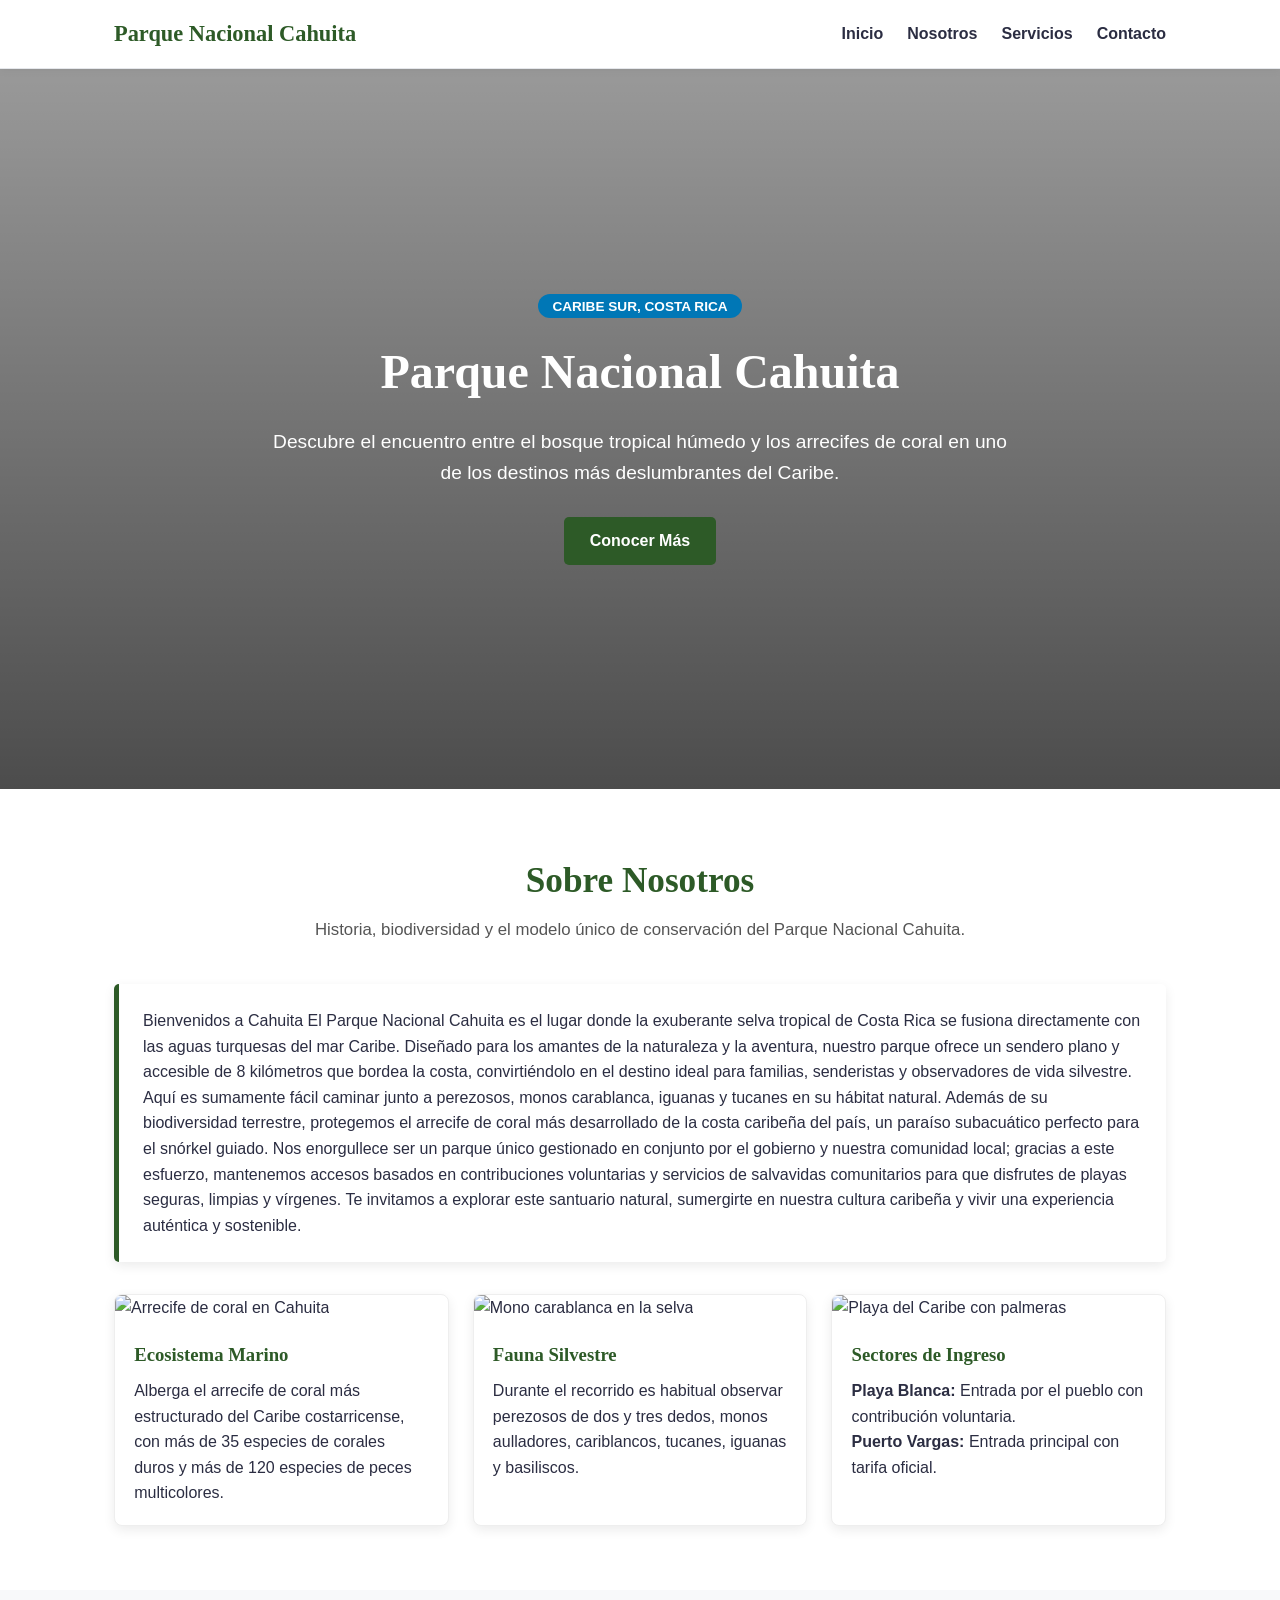
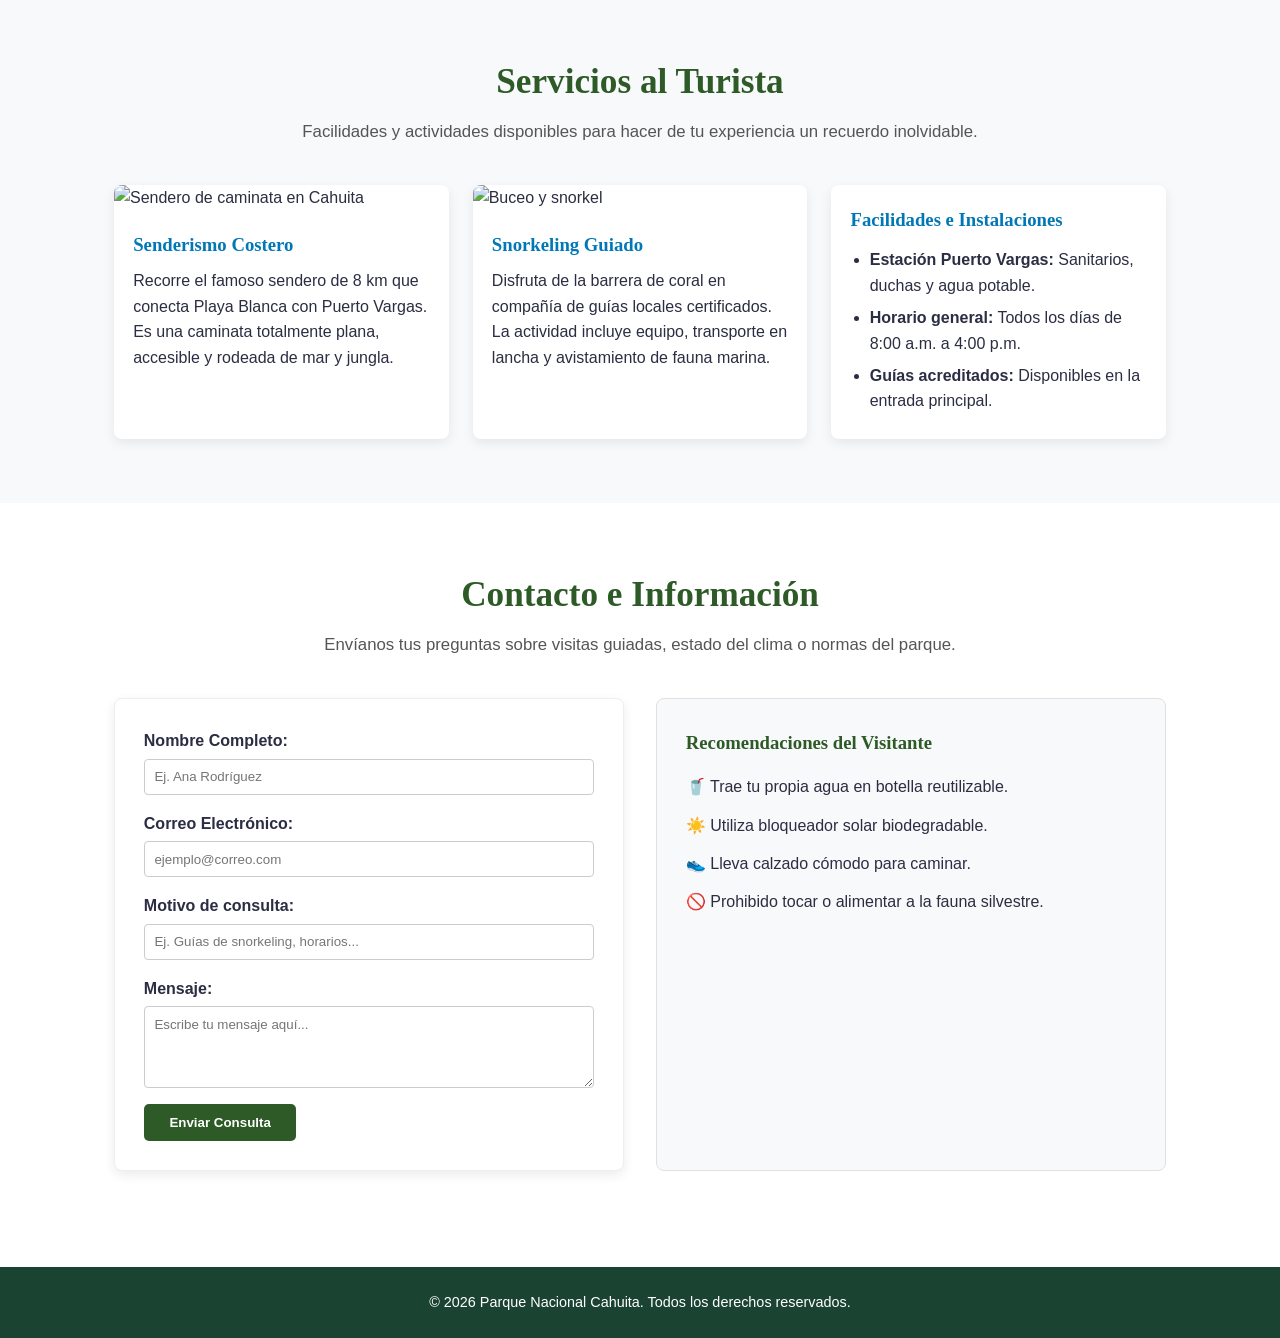
==== index.html @ 63a2bfdc "Día 6: Navegación adaptable con Flexbox" ====
<!DOCTYPE html>
<html lang="es">
<head>
    <meta charset="UTF-8">
    <meta name="viewport" content="width=device-width, initial-scale=1.0">
    <title>Parque Nacional Cahuita | Guía Oficial del Turista</title>
    <link rel="icon" type="image/png" href="favicon-16x16.png"/>
    <link rel="stylesheet" href="estilo.css">
</head>
<body>

    <!-- BARRA DE NAVEGACIÓN ANCLADA -->
    <header class="header-nav">
        <nav class="barra-nav" aria-label="Navegación principal">
            <span class="logo">Parque Nacional Cahuita</span>
            <ul class="menu">
                <li><a href="#inicio">Inicio</a></li>
                <li><a href="#nosotros">Nosotros</a></li>
                <li><a href="#servicios">Servicios</a></li>
                <li><a href="#contacto">Contacto</a></li>
            </ul>
        </nav>
    </header>

    <main>
        <!-- SECCIÓN 1: INICIO (HERO PRINCIPAL DE LA ONEPAGE) -->
        <section id="inicio" class="hero">
            <div class="hero-overlay">
                <div class="hero-content">
                    <span class="badge">Caribe Sur, Costa Rica</span>
                    <h1>Parque Nacional Cahuita</h1>
                    <p>Descubre el encuentro entre el bosque tropical húmedo y los arrecifes de coral en uno de los destinos más deslumbrantes del Caribe.</p>
                    <a href="#nosotros" class="btn btn-primary">Conocer Más</a>
                </div>
            </div>
        </section>

        <!-- SECCIÓN 2: NOSOTROS -->
        <section id="nosotros" class="container">
            <div class="section-title">
                <h2>Sobre Nosotros</h2>
                <p>Historia, biodiversidad y el modelo único de conservación del Parque Nacional Cahuita.</p>
            </div>

            <div class="nosotros-historia">
                <p>Bienvenidos a Cahuita
El Parque Nacional Cahuita es el lugar donde la exuberante selva tropical de Costa Rica se fusiona directamente con las aguas turquesas del mar Caribe. Diseñado para los amantes de la naturaleza y la aventura, nuestro parque ofrece un sendero plano y accesible de 8 kilómetros que bordea la costa, convirtiéndolo en el destino ideal para familias, senderistas y observadores de vida silvestre. Aquí es sumamente fácil caminar junto a perezosos, monos carablanca, iguanas y tucanes en su hábitat natural.
Además de su biodiversidad terrestre, protegemos el arrecife de coral más desarrollado de la costa caribeña del país, un paraíso subacuático perfecto para el snórkel guiado. Nos enorgullece ser un parque único gestionado en conjunto por el gobierno y nuestra comunidad local; gracias a este esfuerzo, mantenemos accesos basados en contribuciones voluntarias y servicios de salvavidas comunitarios para que disfrutes de playas seguras, limpias y vírgenes. Te invitamos a explorar este santuario natural, sumergirte en nuestra cultura caribeña y vivir una experiencia auténtica y sostenible.</p>
            </div>

            <!-- GRID PARA TARJETAS -->
            <div class="grid-cards">
                <article class="card">
                    <img src="ecosistema marino.jpg" alt="Arrecife de coral en Cahuita">
                    <div class="card-body">
                        <h3>Ecosistema Marino</h3>
                        <p>Alberga el arrecife de coral más estructurado del Caribe costarricense, con más de 35 especies de corales duros y más de 120 especies de peces multicolores.</p>
                    </div>
                </article>

                <article class="card">
                    <img src="fauna.jpg" alt="Mono carablanca en la selva">
                    <div class="card-body">
                        <h3>Fauna Silvestre</h3>
                        <p>Durante el recorrido es habitual observar perezosos de dos y tres dedos, monos aulladores, cariblancos, tucanes, iguanas y basiliscos.</p>
                    </div>
                </article>

                <article class="card">
                    <img src="ingreso a cahuita.jpg" alt="Playa del Caribe con palmeras">
                    <div class="card-body">
                        <h3>Sectores de Ingreso</h3>
                        <p><strong>Playa Blanca:</strong> Entrada por el pueblo con contribución voluntaria.<br><strong>Puerto Vargas:</strong> Entrada principal con tarifa oficial.</p>
                    </div>
                </article>
            </div>
        </section>

        <!-- SECCIÓN 3: SERVICIOS -->
        <section id="servicios" class="bg-light">
            <div class="container">
                <div class="section-title">
                    <h2>Servicios al Turista</h2>
                    <p>Facilidades y actividades disponibles para hacer de tu experiencia un recuerdo inolvidable.</p>
                </div>

                <div class="grid-servicios">
                    <article class="servicio-card">
                        <img src="senderismo.jpg" alt="Sendero de caminata en Cahuita">
                        <div class="servicio-info">
                            <h3>Senderismo Costero</h3>
                            <p>Recorre el famoso sendero de 8 km que conecta Playa Blanca con Puerto Vargas. Es una caminata totalmente plana, accesible y rodeada de mar y jungla.</p>
                        </div>
                    </article>

                    <article class="servicio-card">
                        <img src="snorkeling guiado.jpeg" alt="Buceo y snorkel">
                        <div class="servicio-info">
                            <h3>Snorkeling Guiado</h3>
                            <p>Disfruta de la barrera de coral en compañía de guías locales certificados. La actividad incluye equipo, transporte en lancha y avistamiento de fauna marina.</p>
                        </div>
                    </article>

                    <article class="servicio-card">
                        <div class="servicio-info">
                            <h3>Facilidades e Instalaciones</h3>
                            <ul>
                                <li><strong>Estación Puerto Vargas:</strong> Sanitarios, duchas y agua potable.</li>
                                <li><strong>Horario general:</strong> Todos los días de 8:00 a.m. a 4:00 p.m.</li>
                                <li><strong>Guías acreditados:</strong> Disponibles en la entrada principal.</li>
                            </ul>
                        </div>
                    </article>
                </div>
            </div>
        </section>

        <!-- SECCIÓN 4: CONTACTO -->
        <section id="contacto" class="container">
            <div class="section-title">
                <h2>Contacto e Información</h2>
                <p>Envíanos tus preguntas sobre visitas guiadas, estado del clima o normas del parque.</p>
            </div>

            <div class="contacto-grid">
                <form action="#" method="post">
                    <div class="campo">
                        <label for="nombre">Nombre Completo:</label>
                        <input type="text" id="nombre" name="nombre" placeholder="Ej. Ana Rodríguez" required>
                    </div>

                    <div class="campo">
                        <label for="correo">Correo Electrónico:</label>
                        <input type="email" id="correo" name="correo" placeholder="ejemplo@correo.com" required>
                    </div>

                    <div class="campo">
                        <label for="asunto">Motivo de consulta:</label>
                        <input type="text" id="asunto" name="asunto" placeholder="Ej. Guías de snorkeling, horarios..." required>
                    </div>

                    <div class="campo">
                        <label for="mensaje">Mensaje:</label>
                        <textarea id="mensaje" name="mensaje" rows="4" placeholder="Escribe tu mensaje aquí..." required></textarea>
                    </div>

                    <button type="submit" class="btn btn-primary">Enviar Consulta</button>
                </form>

                <div class="info-directa">
                    <h3>Recomendaciones del Visitante</h3>
                    <ul>
                        <li>🥤 Trae tu propia agua en botella reutilizable.</li>
                        <li>☀️ Utiliza bloqueador solar biodegradable.</li>
                        <li>👟 Lleva calzado cómodo para caminar.</li>
                        <li>🚫 Prohibido tocar o alimentar a la fauna silvestre.</li>
                    </ul>
                </div>
            </div>
        </section>
    </main>

    <!-- PIE DE PÁGINA -->
    <footer class="footer">
        <p>&copy; 2026 Parque Nacional Cahuita. Todos los derechos reservados.</p>
    </footer>

</body>
</html>
---- estilo.css ----
:root {
    --color-fondo: #ffffff;
    --color-texto: #2b2d42;
    --color-acento: #2d5a27;
    --color-acento-hover: #1b4332;
    --color-secundario: #0077b6;
    --color-tarjeta: #f8f9fa;
    --fuente-titulo: 'Georgia', serif;
    --fuente-texto: Arial, Helvetica, sans-serif;
    --ancho-maximo: 1100px;
    --sombra: 0 4px 12px rgba(0, 0, 0, 0.08);
}

*, *::before, *::after {
    box-sizing: border-box;
    margin: 0;
    padding: 0;
}

html {
    scroll-behavior: smooth;
}

body {
    font-family: var(--fuente-texto);
    color: var(--color-texto);
    background-color: var(--color-fondo);
    line-height: 1.6;
}

h1 {
    font-family: var(--fuente-titulo);
    color: var(--color-fondo);
    font-size: 3rem;
    margin: 1rem 0;
}

h2 {
    font-family: var(--fuente-titulo);
    color: var(--color-acento);
    font-size: 2.2rem;
    margin-bottom: 0.5rem;
}

.header-nav {
    background-color: var(--color-fondo);
    position: sticky;
    top: 0;
    z-index: 1000;
    border-bottom: 1px solid #e5e7eb;
    box-shadow: 0 2px 8px rgba(0, 0, 0, 0.05);

    .barra-nav {
        max-width: var(--ancho-maximo);
        margin: 0 auto;
        padding: 1rem 1.5rem;
        display: flex;
        justify-content: space-between;
        align-items: center;

        .logo {
            font-family: var(--fuente-titulo);
            font-weight: bold;
            font-size: 1.4rem;
            color: var(--color-acento);
        }

        .menu {
            display: flex;
            list-style: none;
            gap: 1.5rem;

            a {
                text-decoration: none;
                color: var(--color-texto);
                font-weight: bold;
                transition: color 0.2s;

                &:hover {
                    color: var(--color-secundario);
                }
            }
        }
    }
}

.hero {
    position: relative;
    height: 80vh;
    overflow: hidden;

    .hero-picture {
        position: absolute;
        top: 0;
        left: 0;
        width: 100%;
        height: 100%;
        z-index: 1;

        .hero-img {
            width: 100%;
            height: 100%;
            object-fit: cover;
            object-position: center;
        }
    }

    .hero-overlay {
        position: relative;
        z-index: 2;
        background: linear-gradient(180deg, rgba(0, 0, 0, 0.4) 0%, rgba(0, 0, 0, 0.7) 100%);
        width: 100%;
        height: 100%;
        display: flex;
        justify-content: center;
        align-items: center;
        text-align: center;
        padding: 0 1.5rem;
    }

    .hero-content {
        max-width: 750px;
        color: var(--color-fondo);

        .badge {
            background-color: var(--color-secundario);
            color: var(--color-fondo);
            padding: 0.3rem 0.9rem;
            border-radius: 20px;
            font-size: 0.85rem;
            font-weight: bold;
            text-transform: uppercase;
        }

        p {
            font-size: 1.2rem;
            margin-bottom: 1.8rem;
            color: var(--color-fondo);
        }
    }
}

.container {
    max-width: var(--ancho-maximo);
    margin: 0 auto;
    padding: 4rem 1.5rem;
}

.bg-light {
    background-color: var(--color-tarjeta);
}

.section-title {
    text-align: center;
    margin-bottom: 2.5rem;

    p {
        font-size: 1.05rem;
        color: #555;
    }
}

.btn {
    display: inline-block;
    padding: 0.7rem 1.6rem;
    border-radius: 5px;
    text-decoration: none;
    font-weight: bold;
    cursor: pointer;
    border: none;
}

.btn-primary {
    background-color: var(--color-acento);
    color: var(--color-fondo);

    &:hover {
        background-color: var(--color-acento-hover);
    }
}

.nosotros-historia {
    background-color: var(--color-fondo);
    padding: 1.5rem;
    border-left: 5px solid var(--color-acento);
    border-radius: 5px;
    margin-bottom: 2rem;
    box-shadow: var(--sombra);
}

.grid-cards {
    display: grid;
    grid-template-columns: repeat(auto-fit, minmax(220px, 1fr));
    gap: 1.5rem;

    .card {
        background-color: var(--color-fondo);
        border-radius: 8px;
        overflow: hidden;
        box-shadow: var(--sombra);
        border: 1px solid #eee;

        img {
            width: 100%;
            height: 200px;
            object-fit: cover;
        }

        .card-body {
            padding: 1.2rem;

            h3 {
                font-family: var(--fuente-titulo);
                color: var(--color-acento);
                margin-bottom: 0.5rem;
            }
        }
    }
}

.grid-servicios {
    display: grid;
    grid-template-columns: repeat(auto-fit, minmax(280px, 1fr));
    gap: 1.5rem;

    .servicio-card {
        background-color: var(--color-fondo);
        border-radius: 8px;
        overflow: hidden;
        box-shadow: var(--sombra);

        img {
            width: 100%;
            height: 180px;
            object-fit: cover;
        }

        .servicio-info {
            padding: 1.2rem;

            h3 {
                font-family: var(--fuente-titulo);
                color: var(--color-secundario);
                margin-bottom: 0.5rem;
            }

            ul {
                margin-top: 0.8rem;
                padding-left: 1.2rem;

                li {
                    margin-bottom: 0.4rem;
                }
            }
        }
    }
}

.contacto-grid {
    display: grid;
    grid-template-columns: repeat(auto-fit, minmax(280px, 1fr));
    gap: 2rem;

    form {
        background-color: var(--color-fondo);
        padding: 1.8rem;
        border-radius: 8px;
        box-shadow: var(--sombra);
        border: 1px solid #eee;

        .campo {
            margin-bottom: 1rem;
            display: flex;
            flex-direction: column;

            label {
                font-weight: bold;
                margin-bottom: 0.3rem;
            }

            input, textarea {
                padding: 0.6rem;
                border: 1px solid #ccc;
                border-radius: 4px;
                font-family: inherit;
            }
        }
    }

    .info-directa {
        background-color: var(--color-tarjeta);
        padding: 1.8rem;
        border-radius: 8px;
        border: 1px solid #e0e0e0;

        h3 {
            font-family: var(--fuente-titulo);
            color: var(--color-acento);
            margin-bottom: 1rem;
        }

        ul {
            list-style: none;

            li {
                margin-bottom: 0.8rem;
            }
        }
    }
}

.footer {
    background-color: var(--color-acento-hover);
    color: var(--color-fondo);
    text-align: center;
    padding: 1.5rem;
    margin-top: 2rem;
    font-size: 0.9rem;
}
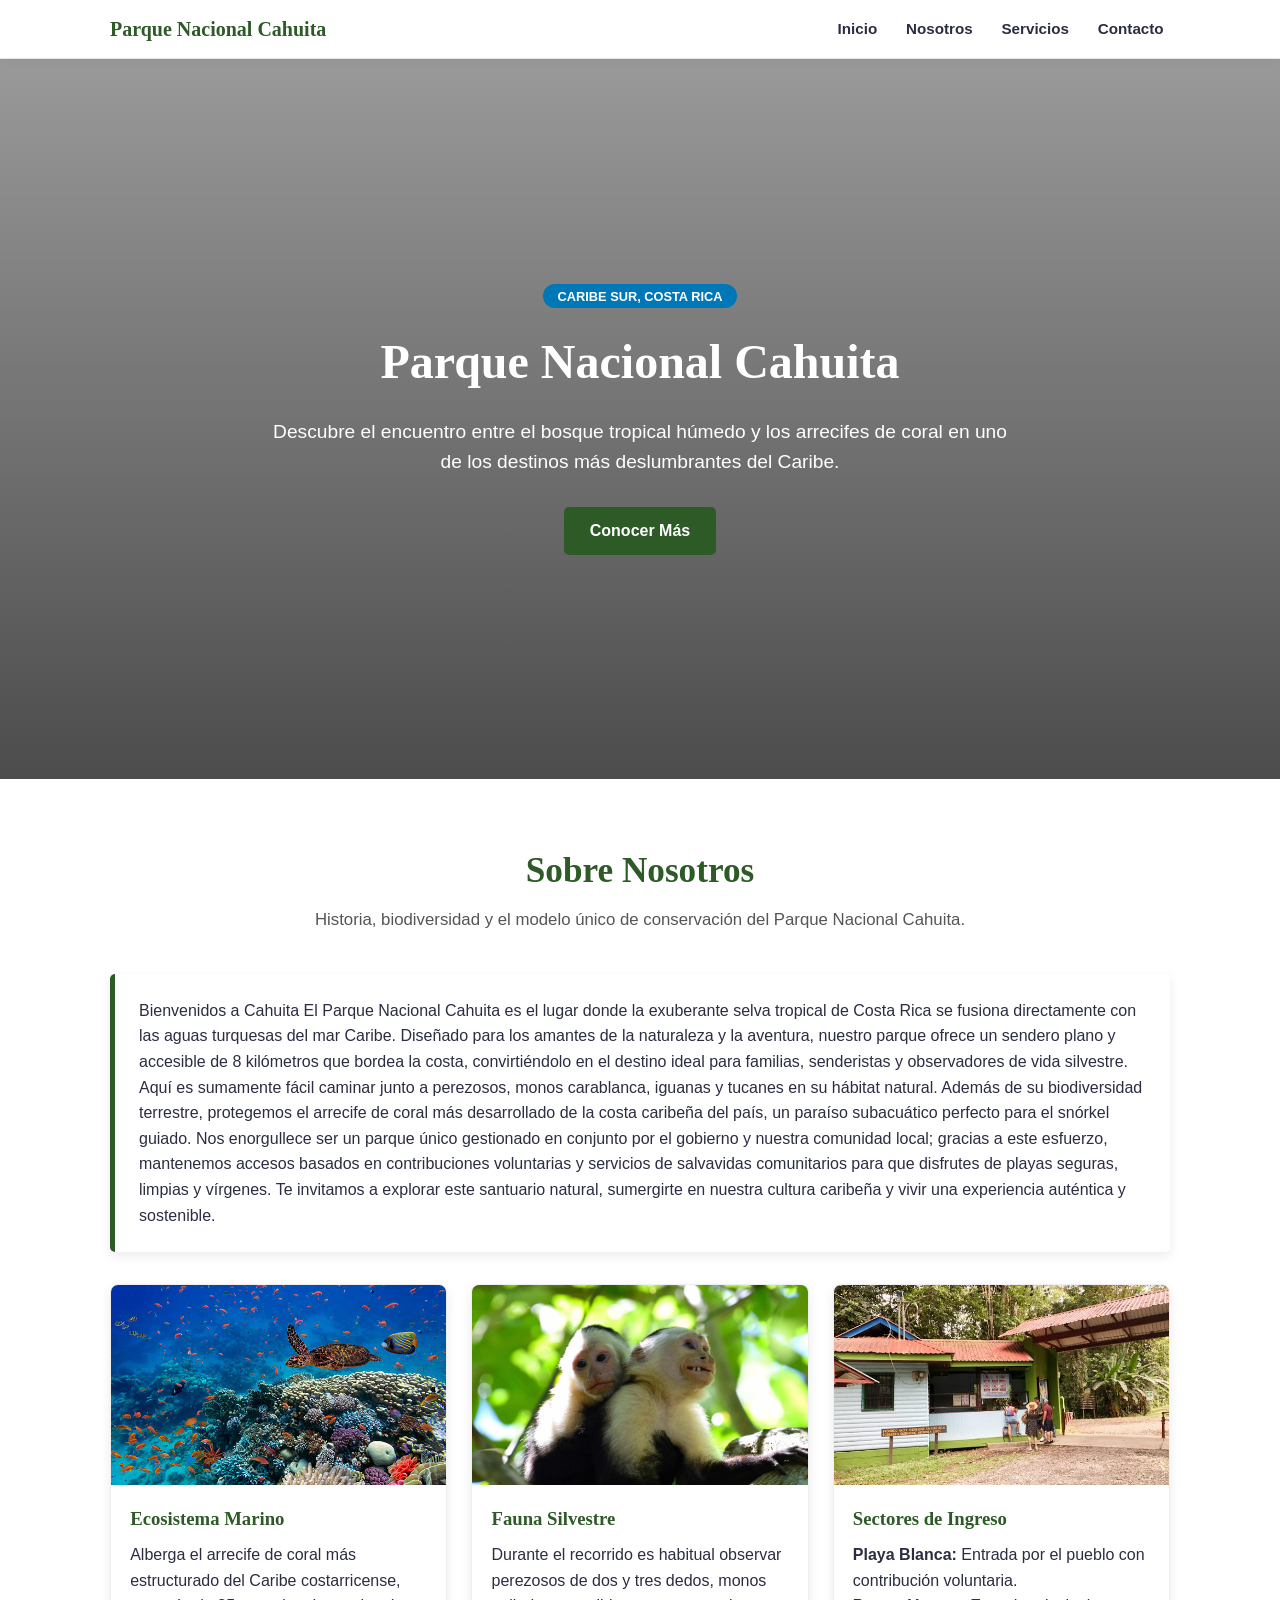
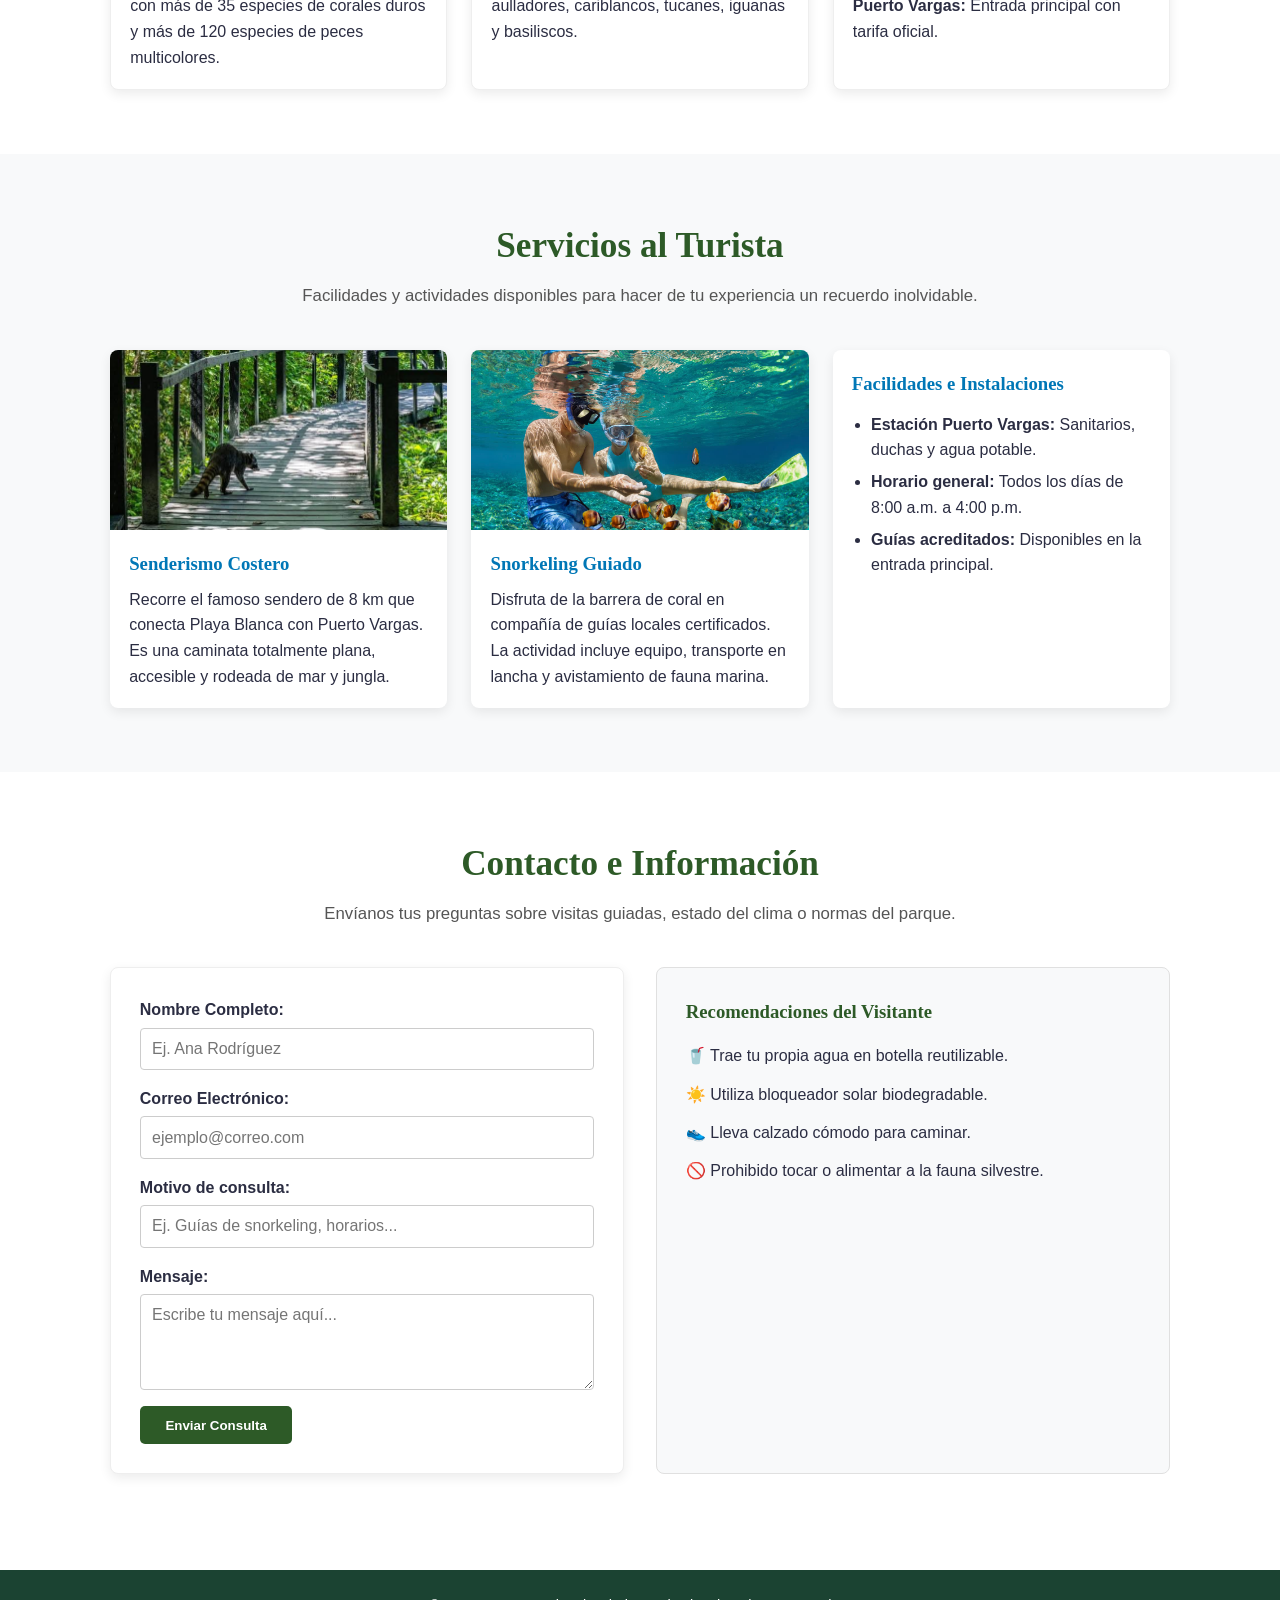
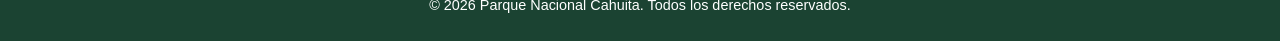
==== commit dd4419b4: "Día 12: Integración de JavaScript para interacción del DOM y validación de formulario" ====
--- a/index.html
+++ b/index.html
@@ -123,7 +123,7 @@
             </div>
 
             <div class="contacto-grid">
-                <form action="#" method="post">
+                <form id="form-contacto">
                     <div class="campo">
                         <label for="nombre">Nombre Completo:</label>
                         <input type="text" id="nombre" name="nombre" placeholder="Ej. Ana Rodríguez" required>
@@ -165,5 +165,9 @@
         <p>&copy; 2026 Parque Nacional Cahuita. Todos los derechos reservados.</p>
     </footer>
 
+    <script src="C:\Users\Ambar\Documents\terminar\js\script"></script>
+</body>
+</html>
+
 </body>
 </html>
--- a/estilo.css
+++ b/estilo.css
@@ -1,3 +1,4 @@
+/* Variables y configuración general */
 :root {
     --color-fondo: #ffffff;
     --color-texto: #2b2d42;
@@ -19,6 +20,7 @@
 
 html {
     scroll-behavior: smooth;
+    font-size: 100%;
 }
 
 body {
@@ -26,22 +28,70 @@
     color: var(--color-texto);
     background-color: var(--color-fondo);
     line-height: 1.6;
+    overflow-x: hidden;
 }
 
 h1 {
     font-family: var(--fuente-titulo);
     color: var(--color-fondo);
-    font-size: 3rem;
+    font-size: clamp(2rem, 5vw, 3rem);
     margin: 1rem 0;
 }
 
 h2 {
     font-family: var(--fuente-titulo);
     color: var(--color-acento);
-    font-size: 2.2rem;
+    font-size: clamp(1.6rem, 3.5vw, 2.2rem);
     margin-bottom: 0.5rem;
 }
 
+.container {
+    max-width: var(--ancho-maximo);
+    margin: 0 auto;
+    padding: clamp(2rem, 5vw, 4rem) 1.25rem;
+}
+
+.bg-light {
+    background-color: var(--color-tarjeta);
+}
+
+.section-title {
+    text-align: center;
+    margin-bottom: 2.5rem;
+
+    p {
+        font-size: 1.05rem;
+        color: #555;
+    }
+}
+
+/* Botones */
+.btn {
+    display: inline-block;
+    padding: 0.7rem 1.6rem;
+    border-radius: 5px;
+    text-decoration: none;
+    font-weight: bold;
+    cursor: pointer;
+    border: none;
+    transition: background-color 0.2s, outline 0.2s;
+
+    &.btn-primary {
+        background-color: var(--color-acento);
+        color: var(--color-fondo);
+
+        &:hover {
+            background-color: var(--color-acento-hover);
+        }
+
+        &:focus {
+            outline: 2px solid var(--color-secundario);
+            outline-offset: 2px;
+        }
+    }
+}
+
+/* Navegación */
 .header-nav {
     background-color: var(--color-fondo);
     position: sticky;
@@ -53,57 +103,55 @@
     .barra-nav {
         max-width: var(--ancho-maximo);
         margin: 0 auto;
-        padding: 1rem 1.5rem;
+        padding: 0.8rem 1.25rem;
         display: flex;
         justify-content: space-between;
         align-items: center;
+        flex-wrap: wrap;
+        gap: 0.8rem;
 
         .logo {
             font-family: var(--fuente-titulo);
             font-weight: bold;
-            font-size: 1.4rem;
+            font-size: 1.25rem;
             color: var(--color-acento);
         }
 
         .menu {
             display: flex;
             list-style: none;
-            gap: 1.5rem;
+            gap: 1rem;
+            flex-wrap: wrap;
 
             a {
                 text-decoration: none;
                 color: var(--color-texto);
                 font-weight: bold;
-                transition: color 0.2s;
+                transition: color 0.2s, background-color 0.2s;
+                padding: 0.2rem 0.4rem;
+                border-radius: 4px;
+                font-size: 0.95rem;
 
                 &:hover {
                     color: var(--color-secundario);
                 }
-            }
-        }
-    }
-}
-
+
+                &:focus {
+                    outline: 2px solid var(--color-secundario);
+                    outline-offset: 2px;
+                    background-color: rgba(0, 119, 182, 0.1);
+                }
+            }
+        }
+    }
+}
+
+/* Sección Hero */
 .hero {
     position: relative;
     height: 80vh;
+    min-height: 450px;
     overflow: hidden;
-
-    .hero-picture {
-        position: absolute;
-        top: 0;
-        left: 0;
-        width: 100%;
-        height: 100%;
-        z-index: 1;
-
-        .hero-img {
-            width: 100%;
-            height: 100%;
-            object-fit: cover;
-            object-position: center;
-        }
-    }
 
     .hero-overlay {
         position: relative;
@@ -115,7 +163,7 @@
         justify-content: center;
         align-items: center;
         text-align: center;
-        padding: 0 1.5rem;
+        padding: 0 1.25rem;
     }
 
     .hero-content {
@@ -127,58 +175,20 @@
             color: var(--color-fondo);
             padding: 0.3rem 0.9rem;
             border-radius: 20px;
-            font-size: 0.85rem;
+            font-size: 0.8rem;
             font-weight: bold;
             text-transform: uppercase;
         }
 
         p {
-            font-size: 1.2rem;
+            font-size: clamp(1rem, 2.5vw, 1.2rem);
             margin-bottom: 1.8rem;
             color: var(--color-fondo);
         }
     }
 }
 
-.container {
-    max-width: var(--ancho-maximo);
-    margin: 0 auto;
-    padding: 4rem 1.5rem;
-}
-
-.bg-light {
-    background-color: var(--color-tarjeta);
-}
-
-.section-title {
-    text-align: center;
-    margin-bottom: 2.5rem;
-
-    p {
-        font-size: 1.05rem;
-        color: #555;
-    }
-}
-
-.btn {
-    display: inline-block;
-    padding: 0.7rem 1.6rem;
-    border-radius: 5px;
-    text-decoration: none;
-    font-weight: bold;
-    cursor: pointer;
-    border: none;
-}
-
-.btn-primary {
-    background-color: var(--color-acento);
-    color: var(--color-fondo);
-
-    &:hover {
-        background-color: var(--color-acento-hover);
-    }
-}
-
+/* Tarjetas y Grid */
 .nosotros-historia {
     background-color: var(--color-fondo);
     padding: 1.5rem;
@@ -188,10 +198,15 @@
     box-shadow: var(--sombra);
 }
 
+.grid-cards,
+.grid-servicios {
+    display: grid;
+    gap: 1.5rem;
+    align-items: stretch;
+}
+
 .grid-cards {
-    display: grid;
-    grid-template-columns: repeat(auto-fit, minmax(220px, 1fr));
-    gap: 1.5rem;
+    grid-template-columns: repeat(auto-fit, minmax(260px, 1fr));
 
     .card {
         background-color: var(--color-fondo);
@@ -199,6 +214,8 @@
         overflow: hidden;
         box-shadow: var(--sombra);
         border: 1px solid #eee;
+        display: flex;
+        flex-direction: column;
 
         img {
             width: 100%;
@@ -208,6 +225,7 @@
 
         .card-body {
             padding: 1.2rem;
+            flex-grow: 1;
 
             h3 {
                 font-family: var(--fuente-titulo);
@@ -219,15 +237,15 @@
 }
 
 .grid-servicios {
-    display: grid;
     grid-template-columns: repeat(auto-fit, minmax(280px, 1fr));
-    gap: 1.5rem;
 
     .servicio-card {
         background-color: var(--color-fondo);
         border-radius: 8px;
         overflow: hidden;
         box-shadow: var(--sombra);
+        display: flex;
+        flex-direction: column;
 
         img {
             width: 100%;
@@ -237,6 +255,7 @@
 
         .servicio-info {
             padding: 1.2rem;
+            flex-grow: 1;
 
             h3 {
                 font-family: var(--fuente-titulo);
@@ -256,6 +275,7 @@
     }
 }
 
+/* Contacto y formulario */
 .contacto-grid {
     display: grid;
     grid-template-columns: repeat(auto-fit, minmax(280px, 1fr));
@@ -279,10 +299,17 @@
             }
 
             input, textarea {
-                padding: 0.6rem;
+                width: 100%;
+                padding: 0.7rem;
                 border: 1px solid #ccc;
                 border-radius: 4px;
                 font-family: inherit;
+                font-size: 1rem;
+
+                &:focus {
+                    outline: 2px solid var(--color-secundario);
+                    border-color: transparent;
+                }
             }
         }
     }
@@ -309,6 +336,7 @@
     }
 }
 
+/* Footer */
 .footer {
     background-color: var(--color-acento-hover);
     color: var(--color-fondo);
@@ -316,4 +344,22 @@
     padding: 1.5rem;
     margin-top: 2rem;
     font-size: 0.9rem;
+}
+
+/* Media Queries y ajustes responsivos específicos */
+@media (max-width: 768px) {
+    .barra-nav {
+        flex-direction: column;
+        align-items: center;
+        text-align: center;
+
+        .menu {
+            justify-content: center;
+            gap: 1rem;
+        }
+    }
+
+    .hero {
+        height: 70vh;
+    }
 }
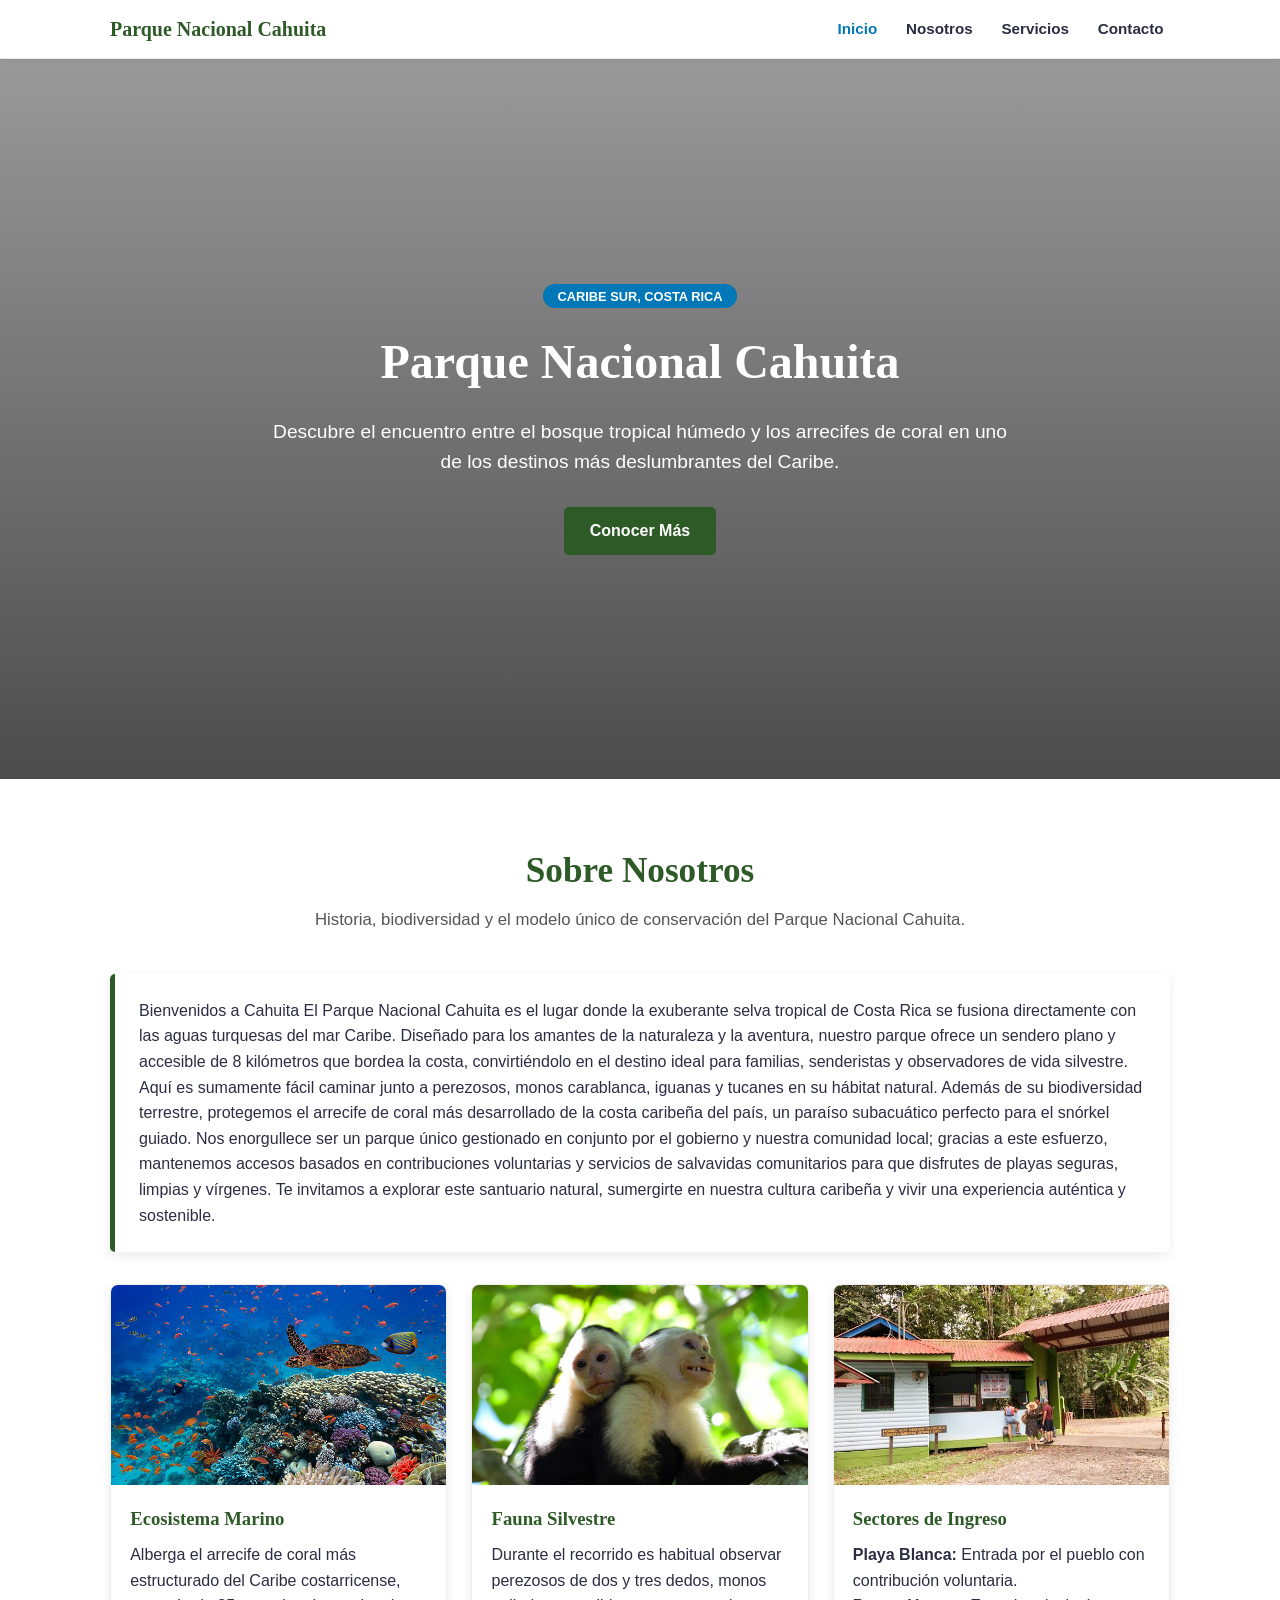
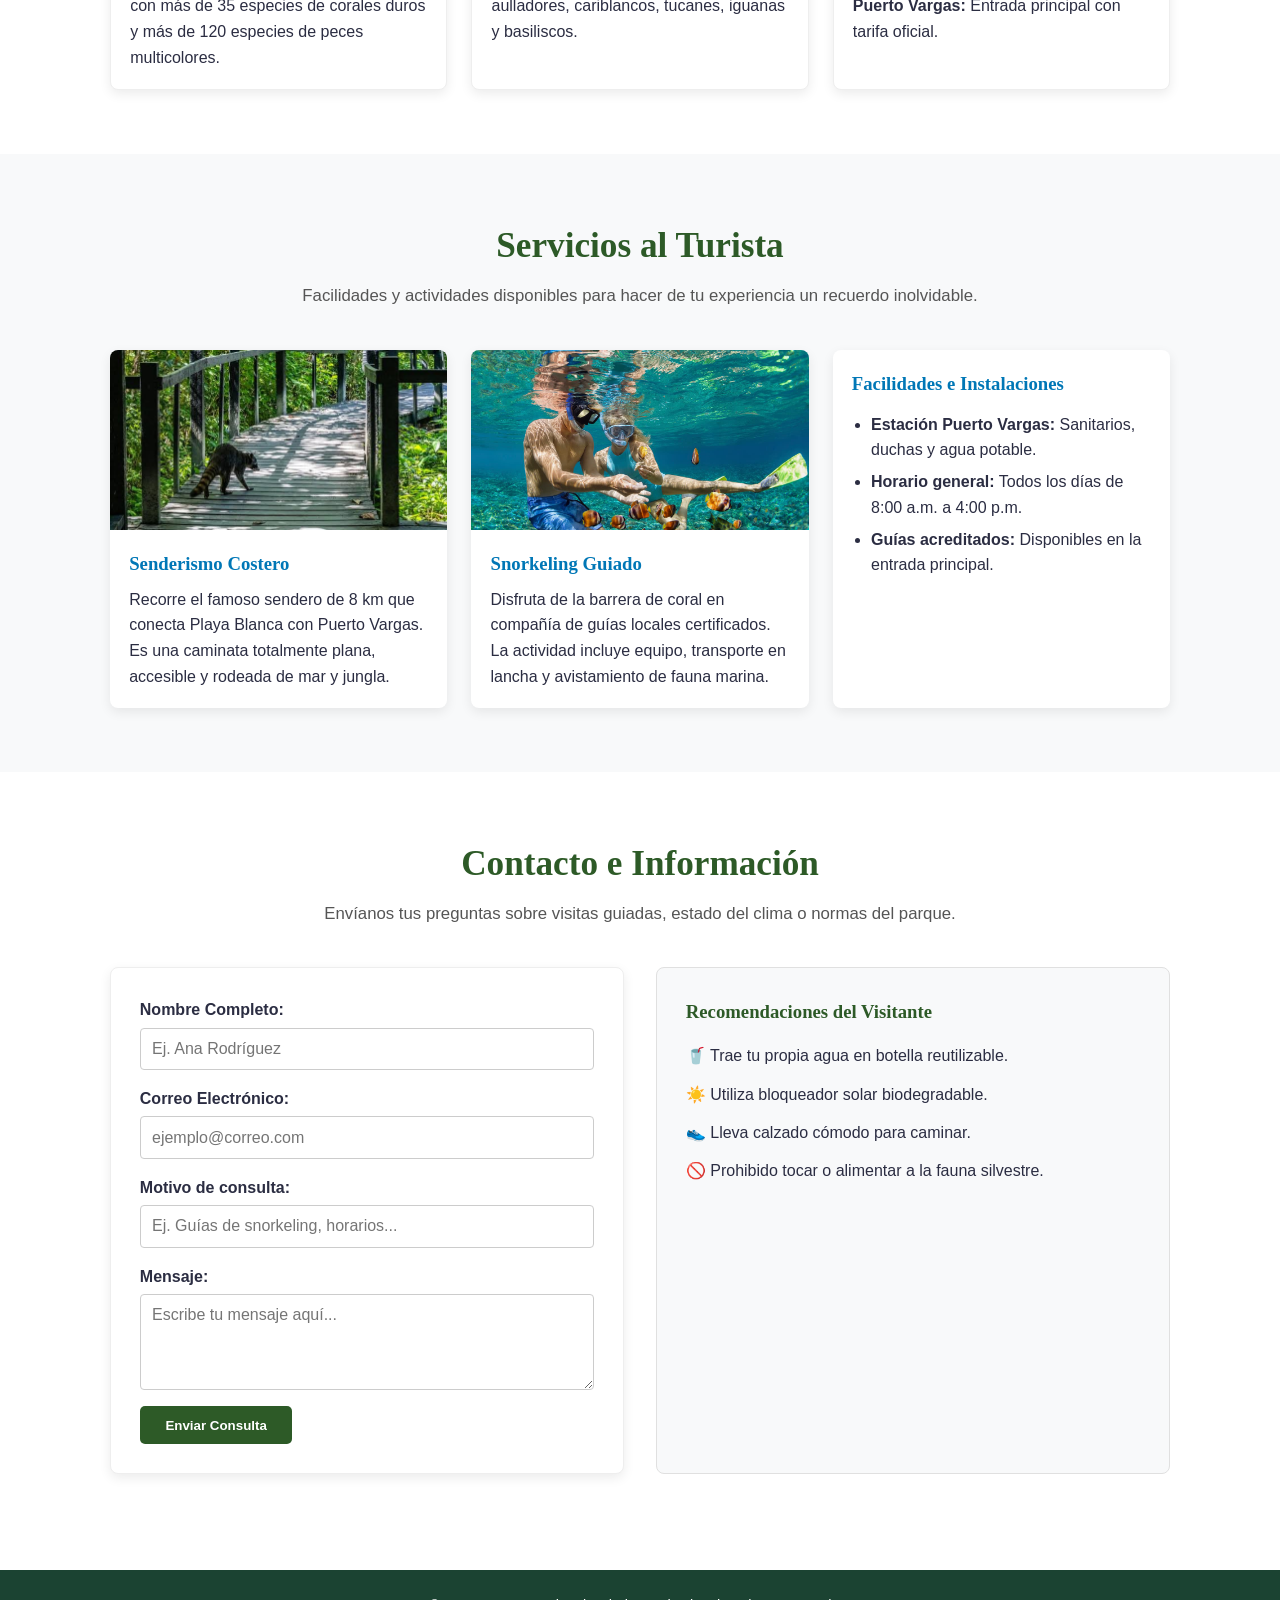
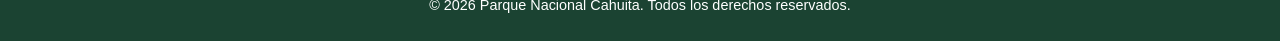
==== commit d8aa5206: "Día 15: Versión final estable con validación de formulario, menú móvil y accesibilidad completa" ====
--- a/index.html
+++ b/index.html
@@ -13,6 +13,14 @@
     <header class="header-nav">
         <nav class="barra-nav" aria-label="Navegación principal">
             <span class="logo">Parque Nacional Cahuita</span>
+            
+            
+    <!-- Botón de menú para pantallas estrechas -->
+            <button class="menu-toggle" aria-label="Abrir menú de navegación" aria-expanded="false">
+                ☰
+            </button>
+
+            
             <ul class="menu">
                 <li><a href="#inicio">Inicio</a></li>
                 <li><a href="#nosotros">Nosotros</a></li>
@@ -165,7 +173,7 @@
         <p>&copy; 2026 Parque Nacional Cahuita. Todos los derechos reservados.</p>
     </footer>
 
-    <script src="C:\Users\Ambar\Documents\terminar\js\script"></script>
+    <script src="js\script"></script>
 </body>
 </html>
 
--- a/estilo.css
+++ b/estilo.css
@@ -146,6 +146,22 @@
     }
 }
 
+/* Botón de menú hamburguesa (oculto en pantallas grandes) */
+.menu-toggle {
+    display: none;
+    background: none;
+    border: none;
+    font-size: 1.8rem;
+    cursor: pointer;
+    color: var(--color-acento);
+    padding: 0.2rem 0.5rem;
+
+    &:focus {
+        outline: 2px solid var(--color-secundario);
+        outline-offset: 2px;
+    }
+}
+
 /* Sección Hero */
 .hero {
     position: relative;
@@ -348,15 +364,26 @@
 
 /* Media Queries y ajustes responsivos específicos */
 @media (max-width: 768px) {
+    .menu-toggle {
+        display: block; /* Muestra el botón hamburguesa en dispositivos móviles */
+    }
+
     .barra-nav {
+        position: relative;
+    }
+
+    .menu {
+        display: none; /* Oculto por defecto en pantallas estrechas */
+        width: 100%;
         flex-direction: column;
         align-items: center;
-        text-align: center;
-
-        .menu {
-            justify-content: center;
-            gap: 1rem;
-        }
+        gap: 1rem;
+        padding-top: 1rem;
+    }
+
+    /* Clase activada por JavaScript para desplegar el menú */
+    .menu.is-active {
+        display: flex;
     }
 
     .hero {
